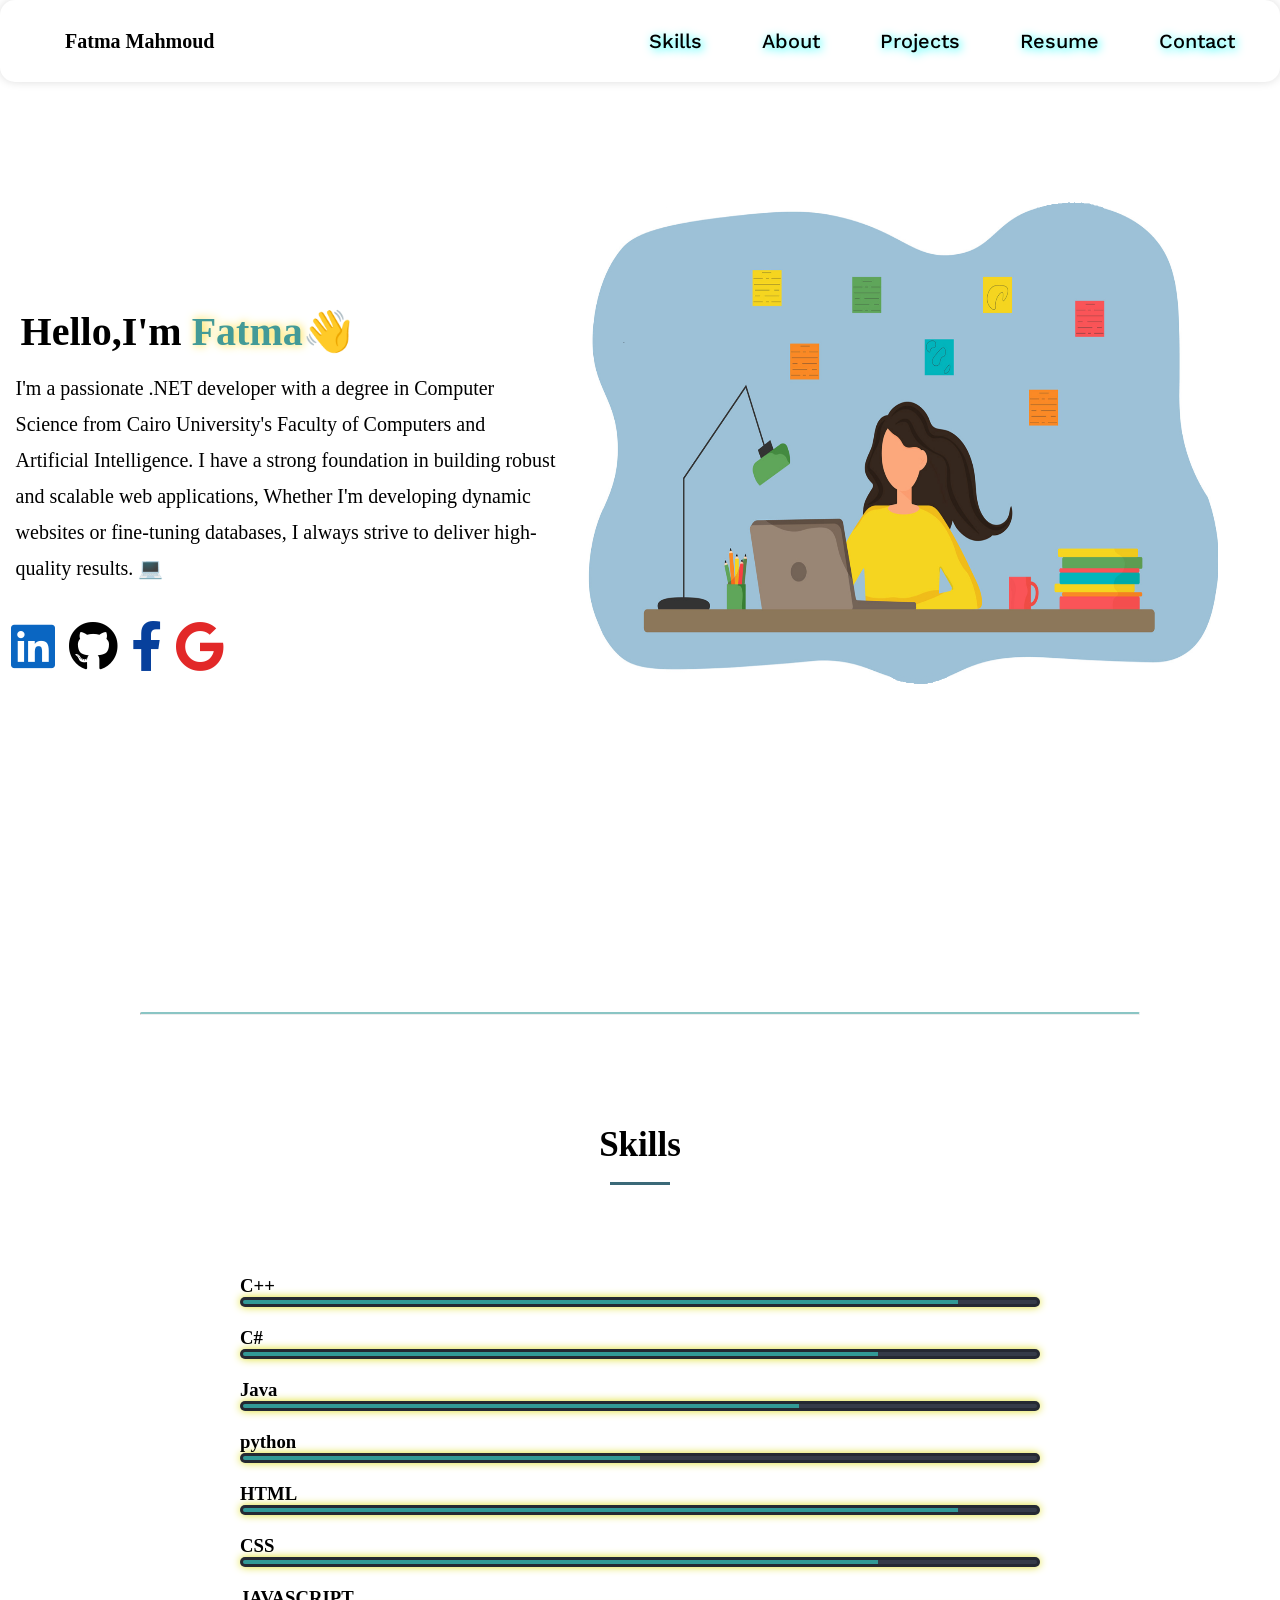
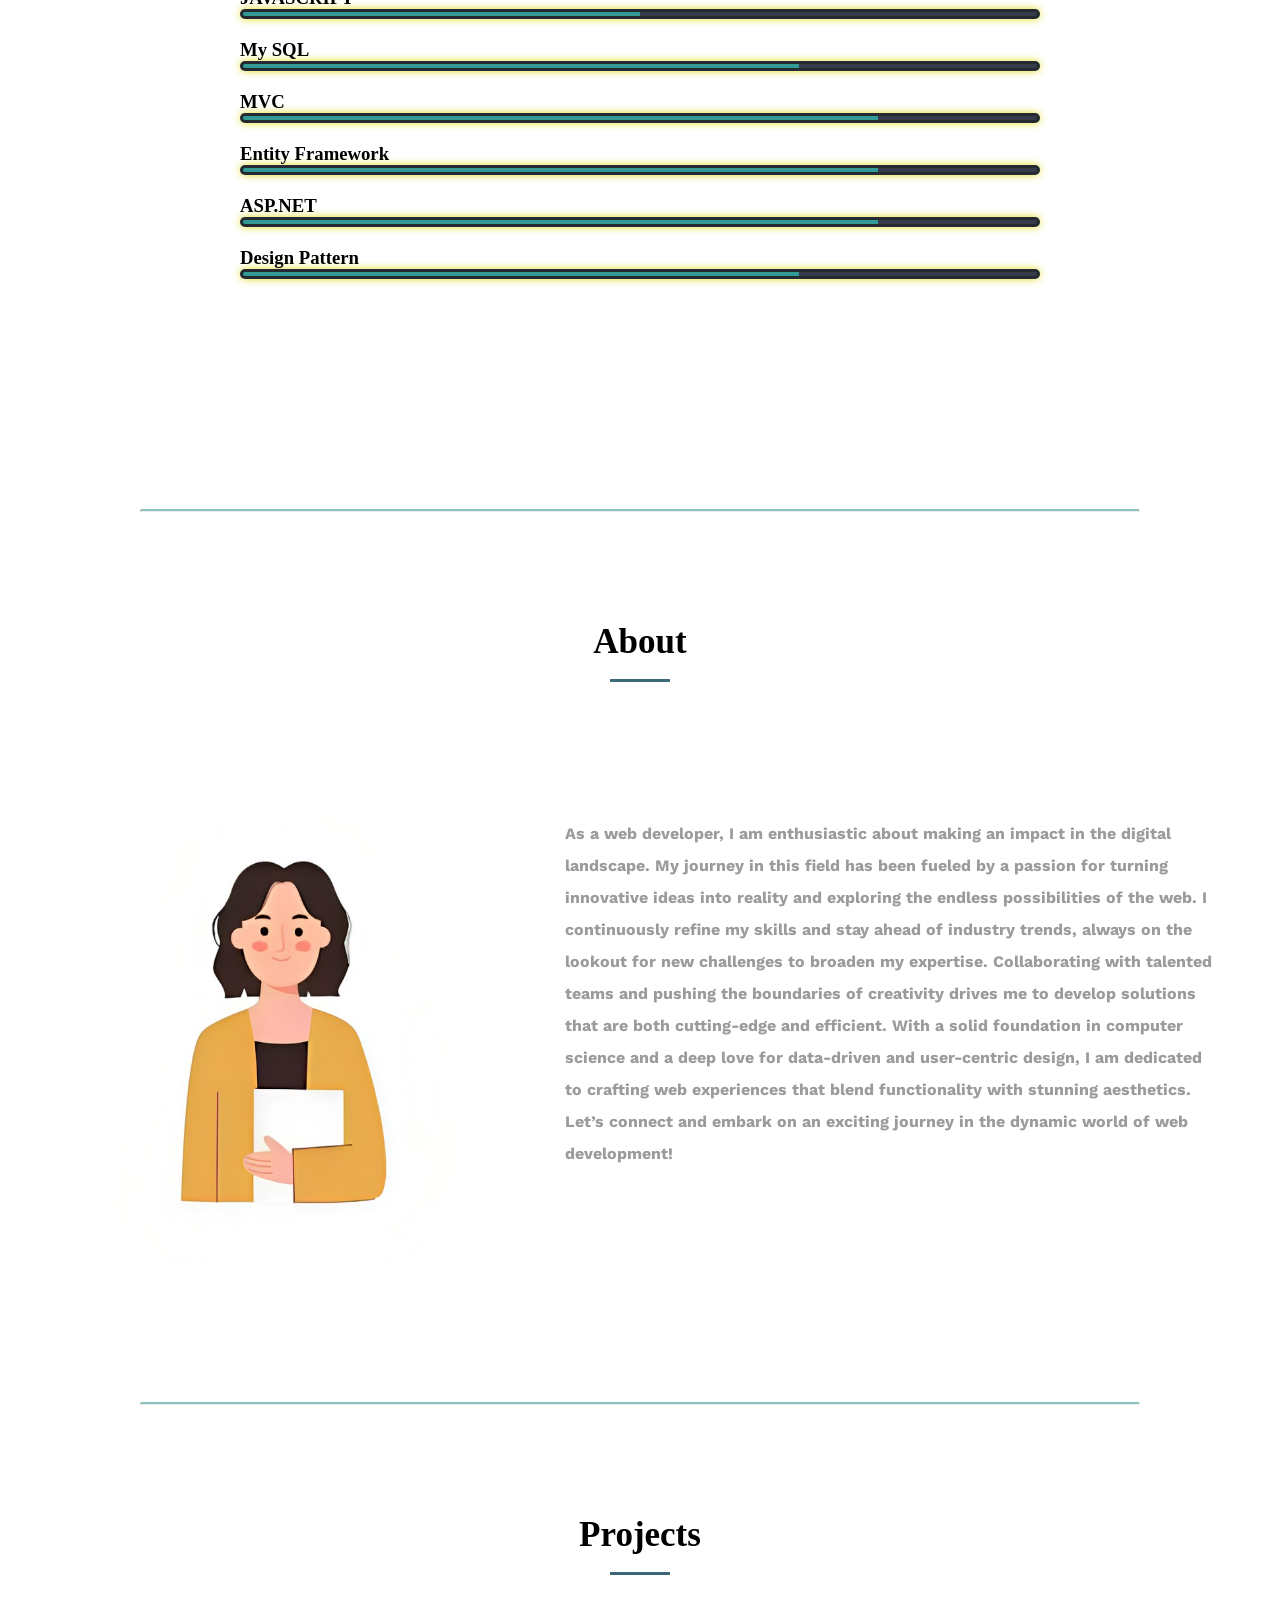
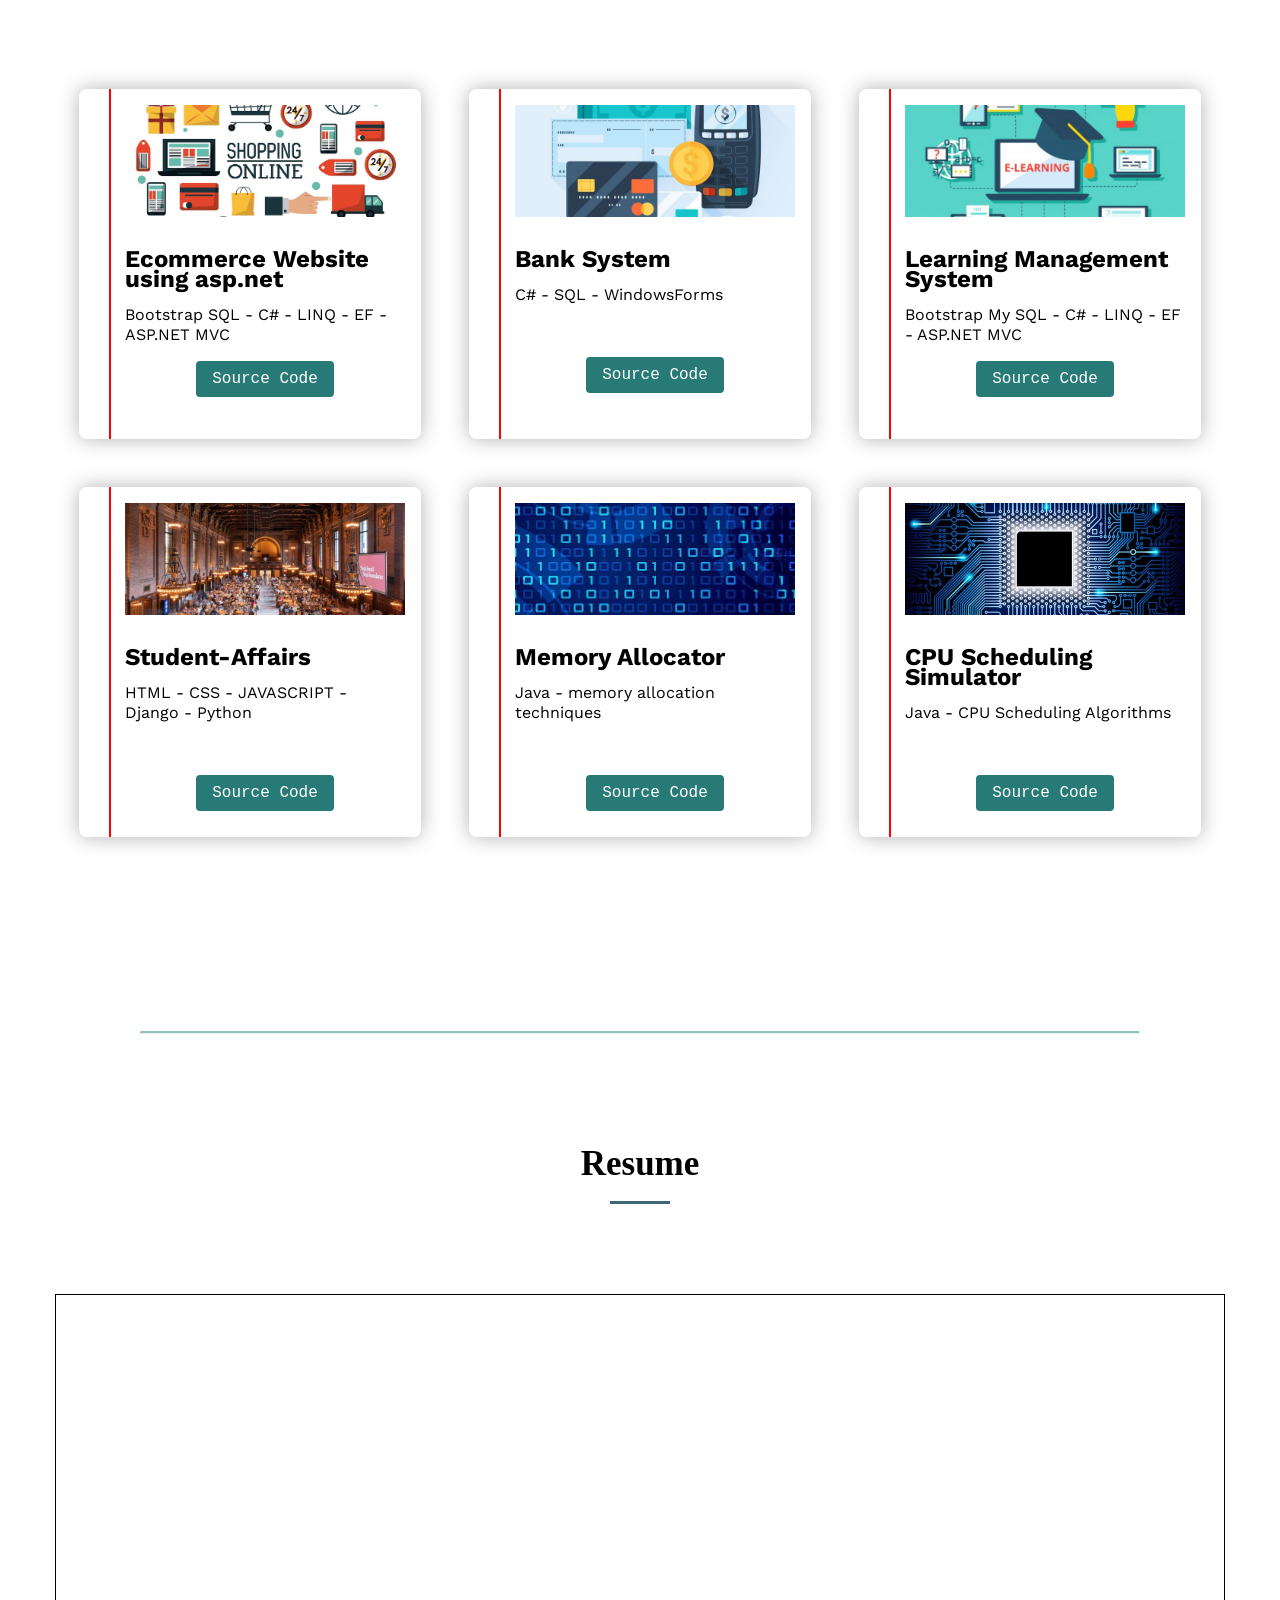
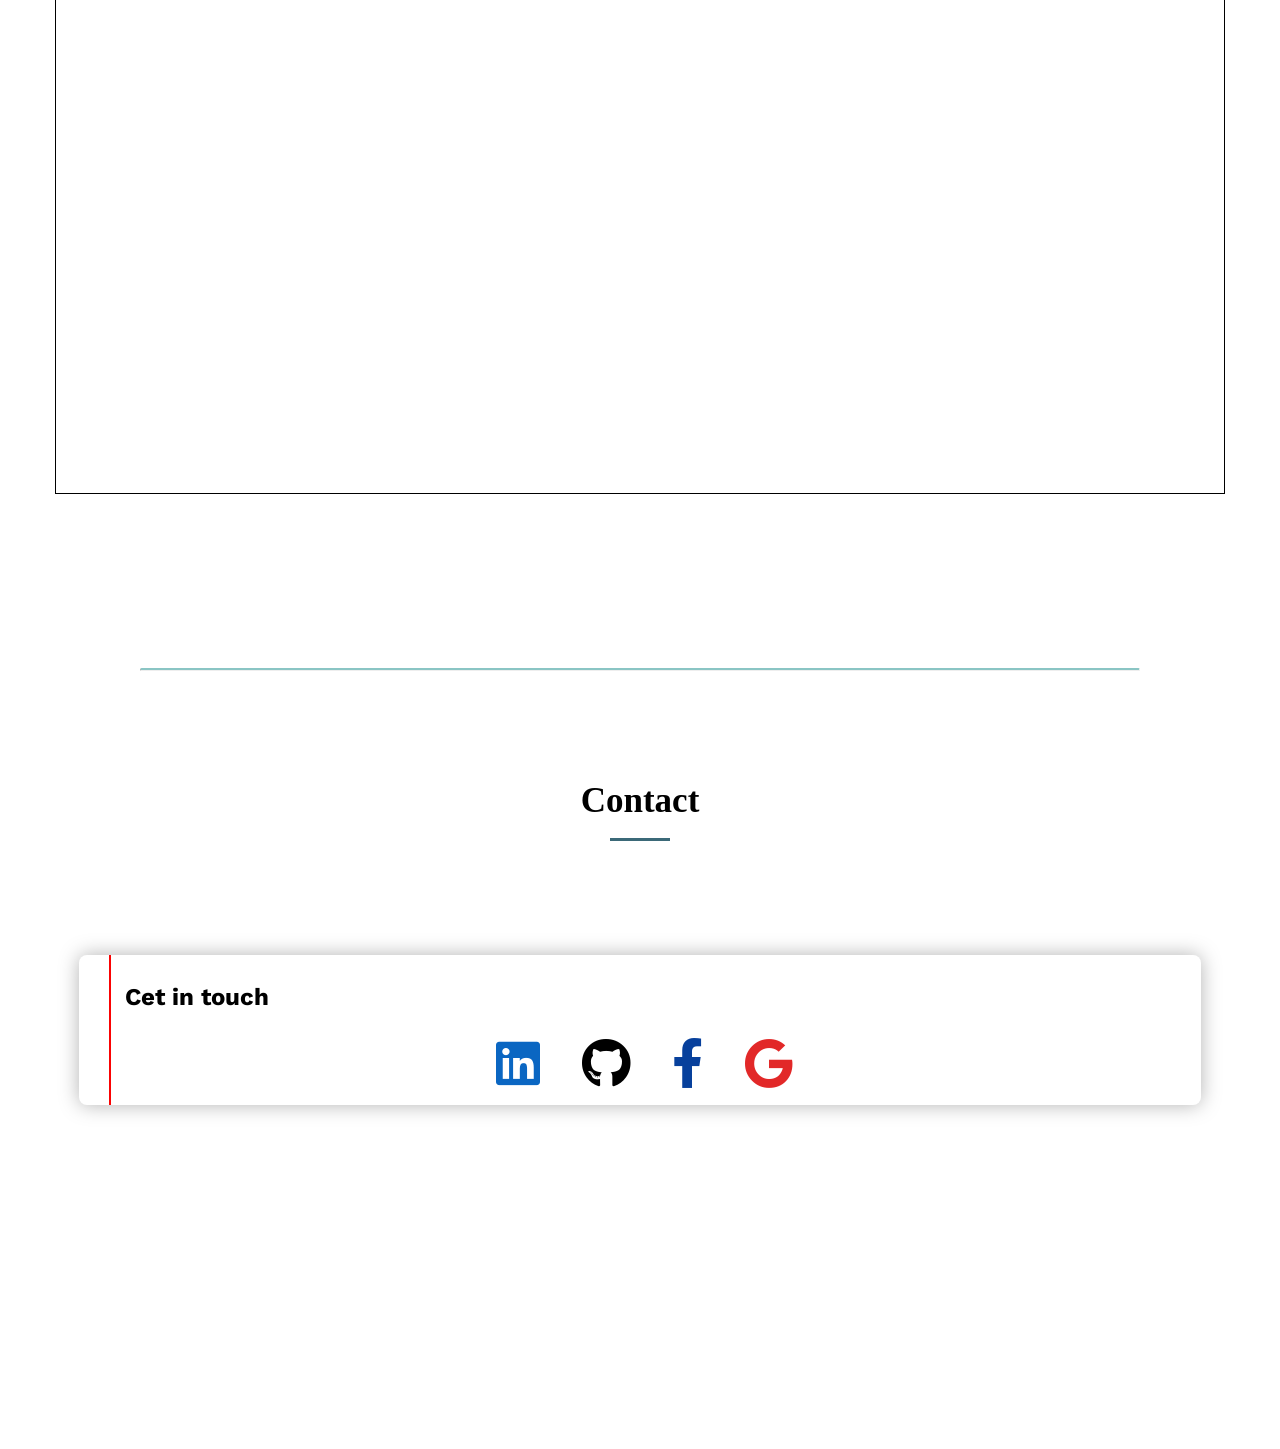
==== index.html @ 3e254167 "init" ====
<!DOCTYPE html>
<html lang="en">
  <meta charset="UTF-8" />
    <meta http-equiv="X-UA-Compatible" content="IE=edge" />
    <meta name="viewport" content="width=device-width, initial-scale=1.0" />
    <title>Potifolio</title>
    
    <link rel="stylesheet" href="css/style.css" />
    
    <link rel="preconnect" href="https://fonts.gstatic.com" />
    <!-- <script type= "txt/javascript" src="main.js"></script> -->
    <link
      href="https://fonts.googleapis.com/css2?family=Work+Sans:wght@200;300;400;500;600;700;800&#038;display=swap"
      rel="stylesheet"
    />
    <link rel="stylesheet" href="https://cdnjs.cloudflare.com/ajax/libs/font-awesome/5.15.4/css/all.min.css">
  <body>
      <!-- header ---------------------------------------------------------------->
      
      <div class="header" id="header">
        <div class="container">
          <!-- <a href="#" class="logo"> <img src="images/logo.png" alt="LOGO"> </a> -->
          
            <p class="logo" style="font-size: 20px; padding-left:50px">Fatma Mahmoud</p>
            
          
          <ul class="main-nav">
           
            <li><a href="#skills">Skills</a></li>
           
            <li><a href="#about-id">About</a></li>
            <li><a href="#projects">Projects</a></li>
            <li><a href="#resume">Resume</a></li>
            <li><a href="#contact">Contact</a></li>
          </ul>
        </div>
      </div>

      <!-- intro ---------------------------------------------------------------->

    <div class="intro main" style= "padding-top: 60px;width: 1170px;">
      <div class="text">
        <h1>Hello,I'm <span style="color: #439A97; text-shadow: #FFDC34 1px 0 10px;">Fatma</span><span class="wave">👋</span></h1>
        <p>I'm a passionate .NET developer with a degree in Computer Science from Cairo University's Faculty of Computers and Artificial Intelligence. 
          I have a strong foundation in building robust and scalable web applications,
           Whether I'm developing dynamic websites or fine-tuning databases,
           I always strive to deliver high-quality results. 💻 </p>

        <div style="margin-top: 20px;" class="icons">
          <a href="https://www.linkedin.com/in/fatma-mahmoud-r"><i class="fab fa-linkedin" style="color: #0a66c2;" ></i></a>
          <a href="https://github.com/FatmaMahmoudR"><i class="fab fa-github" style="color: #000;" ></i></a>
          <a href="#"><i class="fab fa-facebook-f" style="color: #07409c;"></i></a>
          <a href="mailto:fatmaramadan156@gmail.com"><i class="fab fa-google" style="color: #e22828;"></i></a>
          
          
          </div> 
          
      </div>

      <div class="image1">
        <img  src="images/a.png" alt="img">
      </div>

    </div>

    <hr>

    <!-- Menu -------------------------------------------------------------------->


    <div class="main" id="skills">
        <div class="section-title"><h1>Skills</h1></div>
 
          <div class="skills">  
            <li>
              <h3>C++</h3><span class="bar"><span class="cpp"></span></span>
            </li>
            
            <li>
              <h3>C#</h3><span class="bar"><span class="csharp"></span></span>
            </li>

            <li>
              <h3>Java</h3><span class="bar"><span class="java"></span></span>
            </li>

            <li>
              <h3>python</h3><span class="bar"><span class="py"></span></span>
            </li>

            <li>
              <h3>HTML</h3><span class="bar"><span class="html"></span></span> 
            </li>
          
            <li>
              <h3>CSS</h3><span class="bar"><span class="css"></span></span>
            </li>
          
            <li>
              <h3>JAVASCRIPT</h3><span class="bar"><span class="javascript"></span></span>
            </li>
          
            <li>
              <h3>My SQL</h3><span class="bar"><span class="sql"></span></span>
            </li>

            <li>
              <h3>MVC</h3><span class="bar"><span class="mvc"></span></span>
            </li>

            <li>
              <h3>Entity Framework</h3><span class="bar"><span class="ef"></span></span>
            </li>

            <li>
              <h3>ASP.NET</h3><span class="bar"><span class="net"></span></span>
            </li>

            <li>
              <h3>Design Pattern</h3><span class="bar"><span class="de-pa"></span></span>
            </li>
            
          </div>
               
  
     </div>

     <hr>
    <!-- About ------------------------------------------------------------>

 
  
      <div class="main about" id="about-id">
        <div class="section-title">
            <h1>About</h1>
        </div>
              <div class="about-content">
                <div class="image">
                  <img src="images/aa.jpg" alt="">
                </div>
                <div class="text">
                  
                  <p>
                    As a web developer, I am enthusiastic about making an impact in the digital landscape.
                     My journey in this field has been fueled by a passion for turning innovative 
                     ideas into reality and exploring the endless possibilities of the web. 
                     I continuously refine my skills and stay ahead of industry trends, 
                     always on the lookout for new challenges to broaden my expertise.
                      Collaborating with talented teams and pushing the boundaries of creativity
                       drives me to develop solutions that are both cutting-edge and efficient. 
                       With a solid foundation in computer science and a deep love for data-driven and user-centric design,
                        I am dedicated to crafting web experiences that blend functionality with stunning aesthetics.
                     Let’s connect and embark on an exciting journey in the dynamic world of web development!
                  </p>
                  
                  
                </div>
              </div>
            </div>
        </div>

<hr>
        <!-- Projects -------------------------------------------------------------->

        <div class="main" id="projects">
          <div class="section-title">
            <h1>Projects</h1>
        </div>
          <ul class="allcards">
     <!-- 1 -->
            <li class="cards_item">
              <div class="card">
                <div class="card-img"><img src="images/Projects/ecommerce.jpeg" alt="ecommerce">
                </div>
                <div class="card-content">
                  <h2 class="card-title">Ecommerce Website using asp.net</h2>
                  <div class="card-text">
                  <p> Bootstrap SQL - C# - LINQ - EF - ASP.NET MVC </p>
                  </div>
                  <div class="card-button">
                    <a class="btn" href="https://github.com/FatmaMahmoudR/ecommerce-aspnet-mvc.git">Source Code</a>
                  </div>
                </div>
              </div>
            </li>
     <!-- 2 -->
     <li class="cards_item">
      <div class="card">
        <div class="card-img"><img src="images/Projects/bank.jpeg" alt="bank"></div>
        <div class="card-content">
          <h2 class="card-title"> Bank System</h2>
          <div class="card-text">
            
             <p> C# - SQL - WindowsForms </p>
          </div><br>
          <div class="card-button">
          <a class="btn" href="https://github.com/FatmaMahmoudR/Bank-System-Database.git">Source Code</a>
          </div>
        </div>
      </div>
    </li>
      <!-- 3    -->
      
      <li class="cards_item">
        <div class="card">
          <div class="card-img"><img src="images/Projects/elearn.jpeg" alt="learnning system"></div>
          <div class="card-content">
            <h2 class="card-title">Learning Management System</h2>
            <div class="card-text">
              <p> Bootstrap My SQL - C# - LINQ - EF - ASP.NET MVC </p>
             </div>
             <div class="card-button">
             <a class="btn" href="https://github.com/FatmaMahmoudR/Learning_Management_System-aspnet-MVC.git">Source Code</a>
          </div></div>
        </div>
      </li>
            

        <!-- 4 -->
        <li class="cards_item">
          <div class="card">
            <div class="card-img"><img src="images/Projects/stud.jpeg" alt="student affairs"></div>
            <div class="card-content">
              <h2 class="card-title">Student-Affairs</h2>
              <div class="card-text">
                <p>HTML - CSS - JAVASCRIPT - Django - Python </p>
              </div><br>
              <div class="card-button">
              <a class="btn" href="https://github.com/FatmaMahmoudR/Student-Affairs-FrontEnd.git">Source Code</a>
            </div>
            </div>
          </div>
        </li>

        <!-- 5 -->
        <li class="cards_item">
          <div class="card">
            <div class="card-img"><img src="images/Projects/0101.jpg" alt="Memory Allocator"></div>
            <div class="card-content">
              <h2 class="card-title">Memory Allocator</h2>
              <div class="card-text">
                
                <p>Java - memory allocation techniques</p>
              </div>
              <br>
              <div class="card-button">
              <a class="btn" href="https://github.com/FatmaMahmoudR/Memory-Allocator.git">Source Code</a>
            </div>
            </div>
          </div>
        </li>

        <!-- 6  -->
        <li class="cards_item">
          <div class="card">
            <div class="card-img"><img src="images//Projects//cpu.jpeg" alt="cpu"></div>
            <div class="card-content">
              <h2 class="card-title">CPU Scheduling Simulator</h2>
              <div class="card-text">
                <p>Java - CPU Scheduling Algorithms </p>
              </div><br>
              <div class="card-button">
              <a class="btn" href="https://github.com/FatmaMahmoudR/CPU-Schedulers-Simulator.git">Source Code</a>
            </div>
          </div>
          </div>
        </li>

      </ul>
        </div>

        <hr>
        <!-- resume--------------------------------------------------------------- -->

        <div class="main" id="resume">
          <div class="section-title">
            <h1>Resume</h1>
          </div>
          <iframe src="docx/resume.pdf" title="resume" width="100%" height="800px" style="border:1px solid black;"></iframe>
        </div>
        <hr>
        <!-- contact us ----------------------------------------------------------->
  
  <div class="main" id="contact" style="margin-bottom: 200px;">
    <div class="section-title">
      <h1>Contact</h1>
    </div>
    <div class="cards_item" >
      <div class="card" style="width: 100%; height:150px">
        <div class="card-content">
          <h2 class="card-title">Cet in touch</h2>
          <div class="card-text">
            <div class="icons">
              <a href="https://www.linkedin.com/in/fatma-mahmoud-r"><i class="fab fa-linkedin" style="color: #0a66c2; padding-left: 35%; padding-right: 2rem;" ></i></a>
              <a href="https://github.com/FatmaMahmoudR"><i class="fab fa-github" style="color: #000; padding-right: 2rem;" ></i></a>
              <a href="#"><i class="fab fa-facebook-f" style="color: #07409c; padding-right: 2rem;"></i></a>
              <a href="mailto:fatmaramadan156@gmail.com"><i class="fab fa-google" style="color: #e22828;"></i></a>
              
              
            </div>
          </div></div>
          
        </div>
      </div>
    </div>
  
    
        <div class="info">
            
           <span class="up"><i class="fas fa-arrow-up"></i></span>
        </div>
    
  </div>


        <!-- scrol up -->
        
        <span class="up"></span>
      
    <script>
      let span = document.querySelector(".up");

      window.onscroll = function () {
      console.log(this.scrollY);
       if (this.scrollY >= 300) {
        span.classList.add("show");
      } else {
         span.classList.remove("show");
       }
  
      };

      span.onclick = function () {
        window.scrollTo({
        top: 0,
        behavior: "smooth",
      });
};
    </script>
  </body>

  
<footer>
 
  
  </footer>
---- css/style.css ----
* {
    -webkit-box-sizing: border-box;
    -moz-box-sizing: border-box;
    box-sizing: border-box;
    margin: 0;
  }
  html {
    scroll-behavior: smooth;
  }
  body {
    font-family: "Work Sans", sans-serif;
    background-color: white;
  }
  .container {
    padding-left: 15px;
    padding-right: 15px;
    margin-left: auto;
    margin-right: auto;
  }


/* diffrent screens */

@media (min-width: 768px) and (max-width: 991px) and (min-width: 1200px) {
  .container {
    width: 100%;
    padding-left: 15px;
    padding-right: 15px;
  }

  .header .main-nav {
    margin: auto;
  }
  .intro{
    width: 100%;
    margin: 0 auto;
  }

  /* .intro .text {
    width: 100%;
    left: 50%;
    transform: translate(-50%, -50%);
  } */

  .about .about-content {
    flex-direction: column;
    text-align: center;
  }

  .about .about-content .image {
    margin: 0 auto 60px;
  }

  .about .about-content .text {
    margin-left: 0;
    max-width: 100%;
  }

  .skills {
    width: 100%;
    margin: 0 auto;
  }

  .projects .project-card {
    flex: 1 1 calc(50% - 15px);
    margin: 0 15px 30px 15px;
  }

  .contact .contact-info div {
    width: 100%;
  }
} 

a{
    text-decoration: none;
}

ul {
    margin: 0;
    padding: 0;
    list-style: none;
  }
  /* header *****************************************************************/

  hr{
    width: 1000px; 
    margin: 50px auto; 
    border-top: 2px solid hsla(178, 51%, 40%, 0.568); 
    font-weight: bold;
    border-radius: 3rem;
  }
/* Start Header */


.nav  {
  width: 100%;
}
.header {
  background-color: white;
  position: relative;
  box-shadow: 0 0 10px #ddd;
  border-radius: 15px; 

}
  .header .container {
    display: flex;
    justify-content: space-between;
    align-items: center;
    flex-wrap: wrap;
    position: relative;
  }
  .header .logo {
    
    font-weight: bold;
    font-family: 'Clicker Script',cursive;
   
    
    height: 50px;
    align-items: center;
    display: flex;
    justify-content: center;
    
  }
 
  
  .header .main-nav {
    display: flex;
  }
  
  .header .main-nav li  a {
    align-items: center;
    display: flex;
    color: black;
    font-weight: 500;
    text-shadow: 2px 2px 10px #00fff7;
    
    font-size: 20px;
    justify-content: center;
    height: 60px;
    position: relative;
    padding: 0 30px;
    overflow: hidden;
    transition: 0.3;
  }

  .header .main-nav  li a::before {
    content: "";
    position: absolute;
    width: 100%;
    height: 4px;
    
    top: 0;
    left: -100%;
    transition: 0.3;
  }
  .header .main-nav  li  a:hover {
    /* font-weight: bold; */
    
    filter:drop-shadow(0 0 5px yellow);
    border-radius: 5rem;
  }
  .header .main-nav li  a:hover::before {
    left: 0;
  }



  /* intro ********************************************************************/
  .intro {
    background-size: cover;
    height: calc(100vh - 70px);
    position: relative;
    padding-top: 60px;
    width: 100%;
    
}
.intro .text {
  position: absolute;
  left: 18%;
  top: 40%;
  text-align: left;
  transform: translate(-50%, -50%);
  width: 600px;
  font-family:'Clicker Script',cursive;
  max-width: 100%;
  margin: 20px;
  padding: 20px;
}
.intro .text h1 {
  font-weight: bold;
  font-size: 40px;
  color: #000;
  margin: 15px;
}
.intro .text p {
  font-size: 20px;
  color: #000;
  line-height: 1.8;
  margin: 10px;

}

.fab , .fa{
  font-size: 50px;
  padding: 5px;
  margin-top:10px ;

}

.image {
height: 500px;
max-width: 100%;
object-fit: cover;
flex: 0 0 auto;
padding: 20px;
display: flex;
justify-content: flex-end;
}

.image1 {
  height: 500px;
      max-width: 100%;
      object-fit: cover;
      flex: 0 0 auto;
      display: flex;
      justify-content: flex-end;
  }

  .image1 img {
    width: 55%

  }


.wave {
  animation-name: wave-animation;  
  animation-duration: 2.5s;        
  animation-iteration-count: infinite;  
  transform-origin: 70% 70%;       
  display: inline-block;
}



@keyframes wave-animation {
    0% { transform: rotate( 0.0deg) }
   10% { transform: rotate(14.0deg) } 
   20% { transform: rotate(-8.0deg) }
   30% { transform: rotate(14.0deg) }
   40% { transform: rotate(-4.0deg) }
   50% { transform: rotate(10.0deg) }
   60% { transform: rotate( 0.0deg) } 
  100% { transform: rotate( 0.0deg) }
}


/* skills ****************************************************************************/
.main {
  padding-top: 60px;
  padding-bottom:120px;
  width: 1170px;
  margin: 50px auto;
  color: #000;
}
.section-title {
  text-align: center;
  margin-bottom: 80px;
 }
.section-title h1 {
  text-transform: capitalize;
  font-size: 35px;
  position: relative;
  display: inline-block;
  padding-bottom: 20px;
  margin-bottom: 10px;
  font-family: 'Clicker Script',cursive;
}
.section-title h1:before {
  content: "";
  position: absolute;
  width: 60px;
  height: 3px;
  background-color: #3B6978;
  bottom: 0;
  left: 50%;
  transform: translateX(-50%);
} 

.skills{
	width: 800px;
	margin: 60px auto;
  
	
}

.skills li{
	margin: 20px 0;
  list-style-type: none;
	font-family: 'Clicker Script',cursive;
}

.bar{
	background-color: #353b48;
	display: block;
	height: 10px;
	border: 3px solid rgba(0,0,0,0.3);
	border-radius: 6px;
	overflow: hidden;
	box-shadow: 0 0 8px rgb(221, 221, 35);
}

.bar span{ 
	height: 10px;
	float: left;
	background-color: #319996;
}


.html{ 
	width: 90%;
	animation: html 2s;
}

.css{ 
	width: 80%;
	animation: css 2s;
}

.javascript{ 
	width: 50%;
	animation: javascript 2s;
}

.cpp{ 
	width: 90%;
	animation: cpp 2s;
}

.csharp{ 
	width: 80%;
	animation: csharp 2s;
}

.java{ 
	width: 70%;
	animation: java 2s;
}

.py{ 
	width: 50%;
	animation: py 2s;
}

.sql{ 
	width: 70%;
	animation: sql 2s;
}

.net{ 
	width: 80%;
	animation: net 2s;
}

.mvc{ 
	width: 80%;
	animation: mvc 2s;
}

.ef{ 
	width: 80%;
	animation: ef 2s;
}
.de-pa{ 
	width: 70%;
	animation: de-pa 2s;
}


@keyframes html{ 
	0%{
		width: 0%;
	}

	100%{
		width: 90%;
	}
}

@keyframes css{ 
	0%{
		width: 0%;
	}

	100%{
		width: 80%;
	}
}

@keyframes javascript{ 
	0%{
		width: 0%;
	}

	100%{
		width: 50%;
	}
}

@keyframes cpp{
	0%{
		width: 0%;
	}

	100%{
		width: 90%;
	}
}

@keyframes java{
	0%{
		width: 0%;
	}

	100%{
		width: 70%;
	}
}
@keyframes csharp{
	0%{
		width: 0%;
	}

	100%{
		width: 80%;
	}
}

@keyframes py{
	0%{
		width: 0%;
	}

	100%{
		width: 50%;
	}
}
@keyframes sql{
	0%{
		width: 0%;
	}

	100%{
		width: 70%;
	}
}
@keyframes net{
	0%{
		width: 0%;
	}

	100%{
		width: 60%;
	}
}

@keyframes ef{
	0%{
		width: 0%;
	}

	100%{
		width: 80%;
	}
}

@keyframes mvc{
	0%{
		width: 0%;
	}

	100%{
		width: 80%;
	}
}

@keyframes de-pa{
	0%{
		width: 0%;
	}

	100%{
		width: 70%;
	}
}


/* about ------------------------------------------------------------------*/

.about {
  padding-top: 60px;
  padding-bottom: 60px;
}
.about .about-content {
  margin-top: 100px;
  display: flex;
  flex-wrap: wrap;
  justify-content: space-between;
}


.about .about-content .image img {
  max-width: 100%;
  position: relative;
  width: 400px;
  height: 450px;
}
.about .about-content .text {
  flex-basis: calc(100% - 500px);
  padding: 10px;
  font-weight: bold;
  line-height: 2;
  width: 50%;
  display: inline-block;
  color: rgb(156, 154, 154);
}

/* projects ***************************************************************************/

.allcards {
  display: grid;
  grid-template-columns:repeat(auto-fit,minmax(300px,1fr));
 
}
.cards_item {
  display: flex;
  padding: 1.5rem;
  filter:drop-shadow(0 0 10px rgba(0, 0, 0, 0.3));
}


.card {
  background-color: white;
  border-radius: 0.5rem;
  display: flex;
  flex-direction: column;
  overflow: hidden;
  padding-left: 30px;
  background:linear-gradient(rgb(250, 3, 3) 0 0) 30px 0/2px 100% white;
  background-repeat: no-repeat;
  line-height: 1.25rem;
  height: 350px;
  width: 350px;
}

.card-content {
  padding: 1rem;

}

h2.card-title {
    font-size: 1.5em;
}

h2.card-title,p {
  margin: 1rem 0;

}
.card-img {
  height: 8rem;
  padding: 1rem 1rem 0;

}

.card-img img {
  object-fit:cover;
  height:100%;
  width:100%;
}
.card-button {
  display: flex;
  justify-content: center;
  margin-top: 1rem;
  margin-bottom: 1rem;
}

.btn {
  background-color: #287a77;
  font-family: monospace;
  border: none;
  color: white;
  padding: 0.5rem 1rem;
  text-align: center;
  text-decoration: none;
  display: inline-block;
  font-size: 1rem;
  cursor: pointer;
  border-radius: 0.25rem;
  transition: background-color 0.2s;
}

.btn:hover {
  background-color:  #39b4af;
}



/* Contact form **********************************************************************/



.contact{
  height: 200px;
  width: 100%;
}
 .info h4 {
  text-transform: uppercase;
  margin-bottom: 30px;
  font-weight: 500;
  font-size: 18px;
}
 
/*arrow to topppp*********************************/

.to-top {
  background: rgb(0, 0, 0);
  position: fixed;
  bottom: 16px;
  right:32px;
  width:50px;
  height:50px;
  border-radius: 50%;
  display: flex;
  align-items: center;
  justify-content: center;
  font-size:50px;
  color:#1f1f1f;
  text-decoration: none;
  opacity:0;
  pointer-events: none;
  transition: all .4s;
}

/* scrolling up *******************************************************************************/

.to-top.active {
  bottom:32px;
  pointer-events: auto;
  opacity:1;
}

.up {
  font-family: Arial, Tahoma;
  font-weight: bold;
  font-size: 40px;
  position: fixed;
  bottom: 10px;
  right: -100px;
 
  color: rgb(0, 0, 0);
  padding: 15px;
  border-radius: 50%;
  cursor: pointer;
  transition: 0.2s;
}
.up.show {
  right: 15px;
}
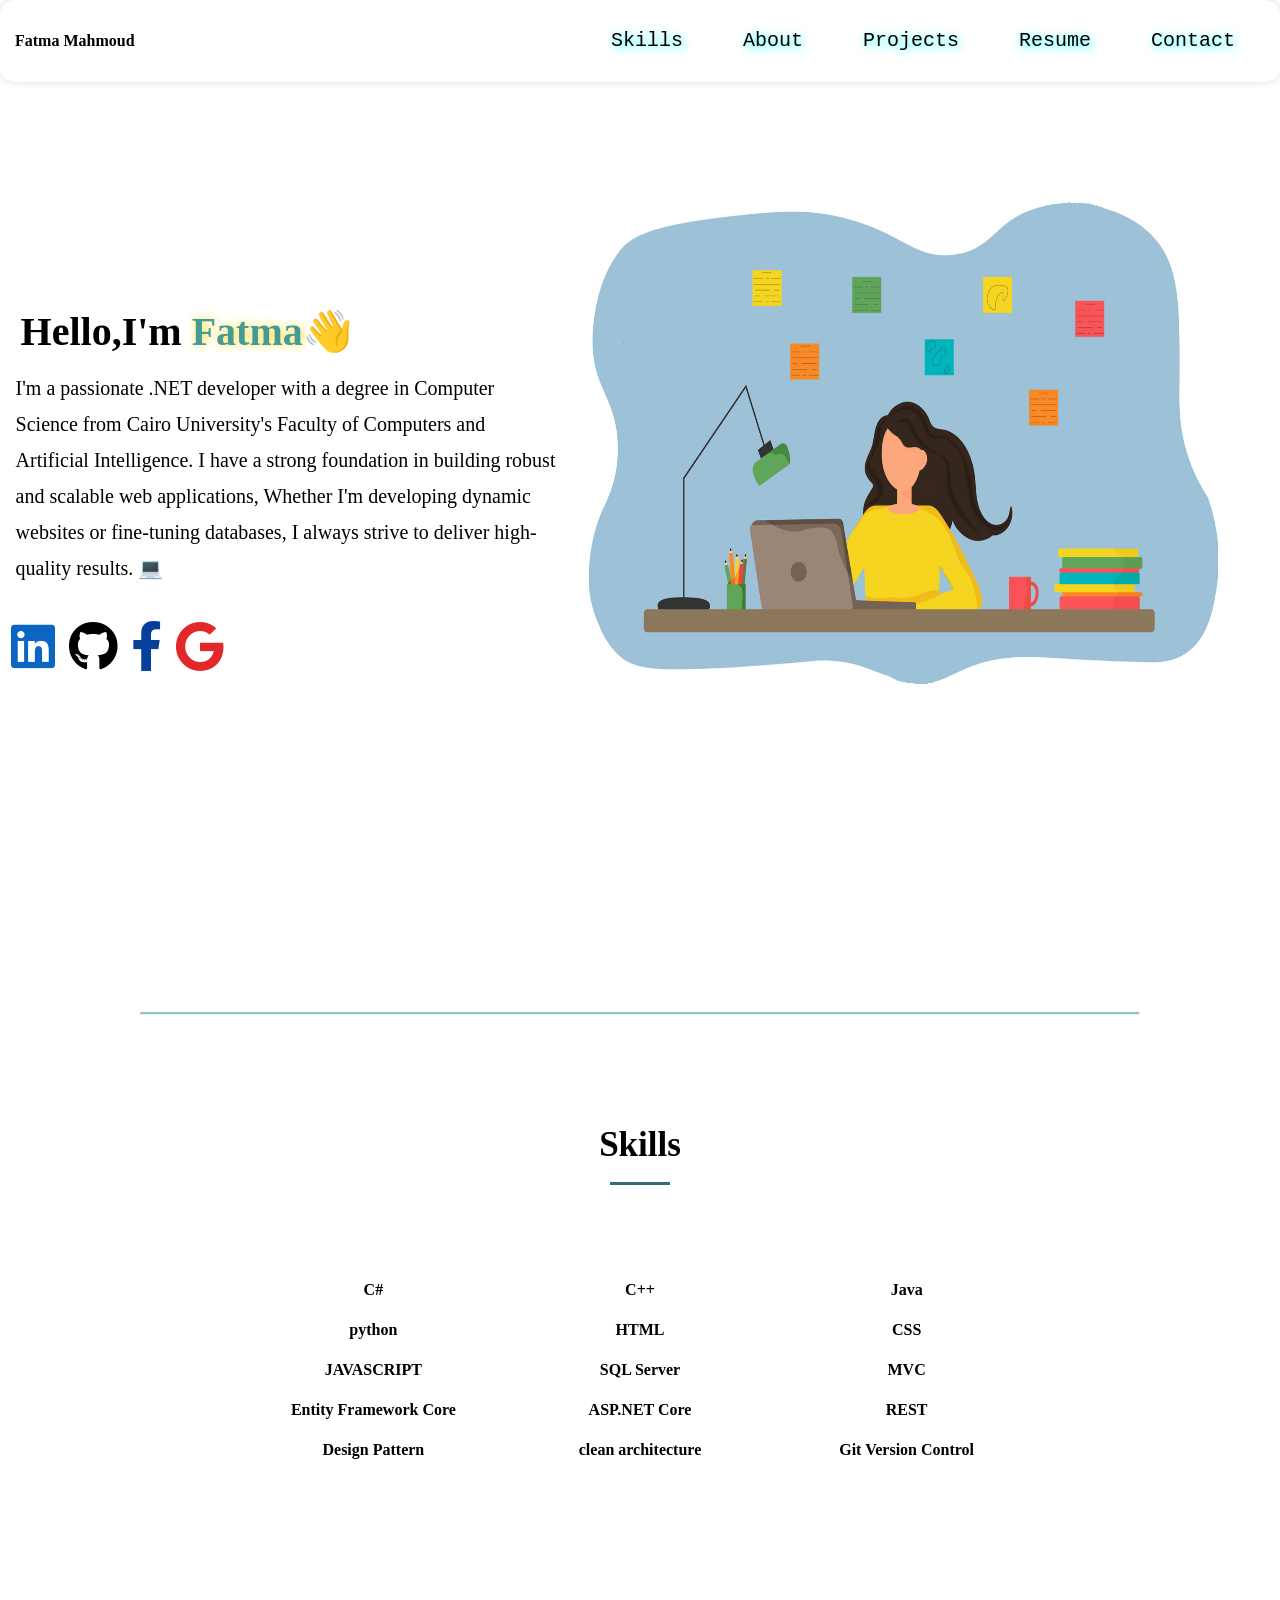
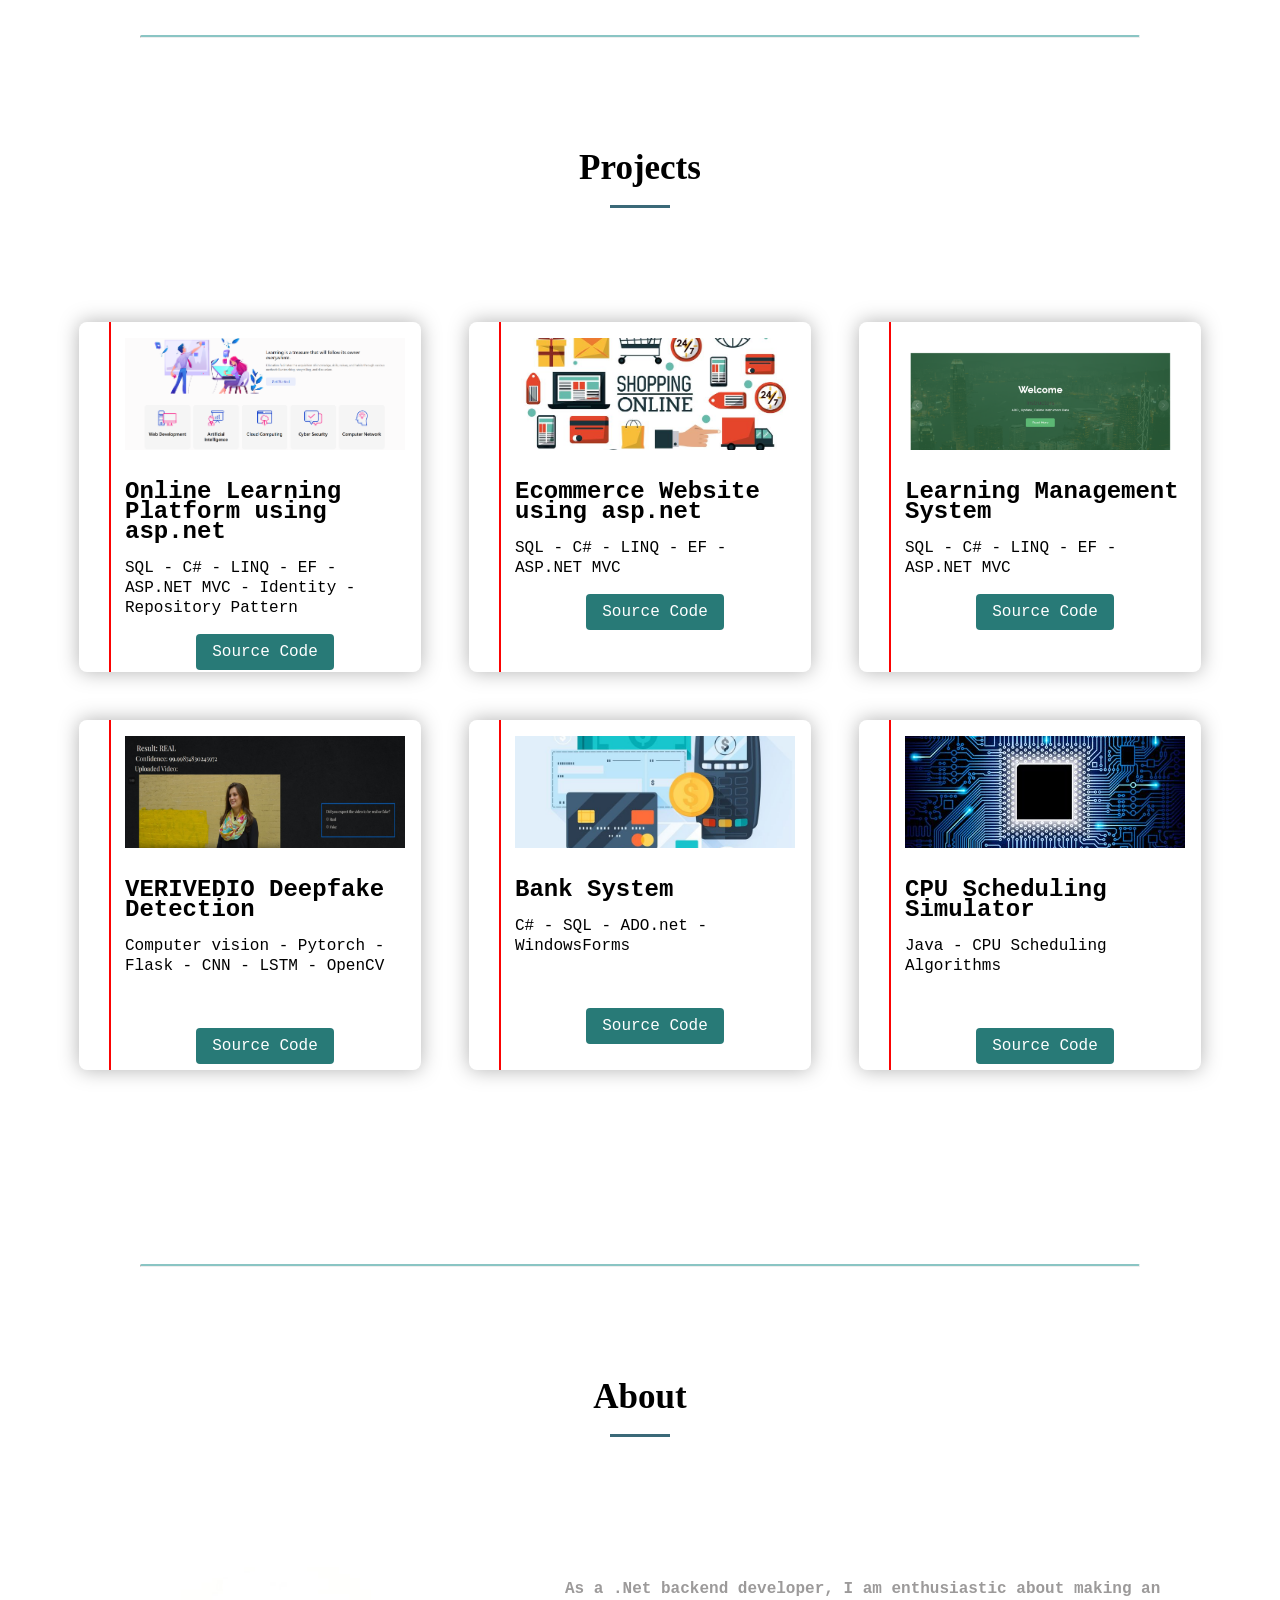
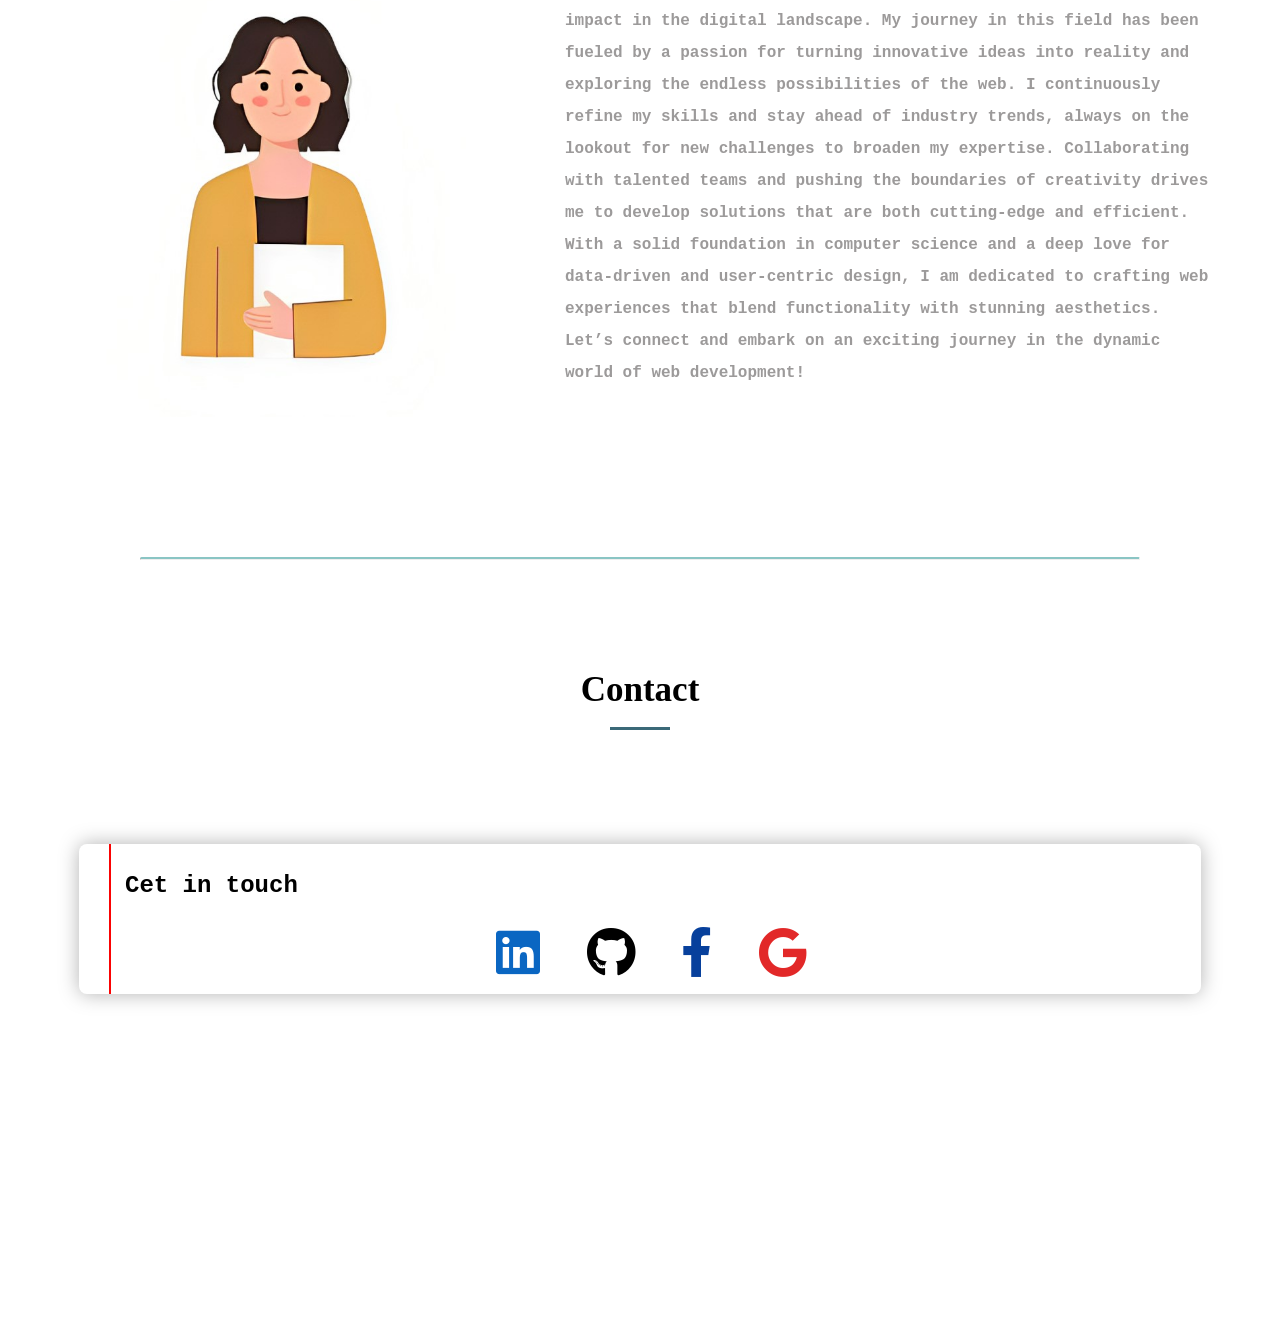
==== commit 3be967e8: "update" ====
--- a/index.html
+++ b/index.html
@@ -16,10 +16,10 @@
     <link rel="stylesheet" href="https://cdnjs.cloudflare.com/ajax/libs/font-awesome/5.15.4/css/all.min.css">
   <body>
       <!-- header ---------------------------------------------------------------->
-      
+<!--       
       <div class="header" id="header">
         <div class="container">
-          <!-- <a href="#" class="logo"> <img src="images/logo.png" alt="LOGO"> </a> -->
+          
           
             <p class="logo" style="font-size: 20px; padding-left:50px">Fatma Mahmoud</p>
             
@@ -34,11 +34,40 @@
             <li><a href="#contact">Contact</a></li>
           </ul>
         </div>
-      </div>
+      </div> -->
+
+      <!-- Add this inside <body>, replacing your current .header -->
+<header class="header" id="header">
+  <div class="container navbar">
+    <p class="logo">Fatma Mahmoud</p>
+    <button class="nav-toggle" id="navToggle" aria-label="Toggle menu">
+      <span class="hamburger"></span>
+    </button>
+    <ul class="main-nav" id="navMenu">
+      <li><a href="#skills">Skills</a></li>
+      <li><a href="#about-id">About</a></li>
+      <li><a href="#projects">Projects</a></li>
+      <li><a href="#resume">Resume</a></li>
+      <li><a href="#contact">Contact</a></li>
+    </ul>
+  </div>
+</header>
+
+
+
+<script>
+  const navToggle = document.getElementById('navToggle');
+  const navMenu   = document.getElementById('navMenu');
+  navToggle.addEventListener('click', () => {
+    navMenu.classList.toggle('open');
+    navToggle.classList.toggle('active');
+  });
+</script>
+
 
       <!-- intro ---------------------------------------------------------------->
 
-    <div class="intro main" style= "padding-top: 60px;width: 1170px;">
+    <div class="intro main">
       <div class="text">
         <h1>Hello,I'm <span style="color: #439A97; text-shadow: #FFDC34 1px 0 10px;">Fatma</span><span class="wave">👋</span></h1>
         <p>I'm a passionate .NET developer with a degree in Computer Science from Cairo University's Faculty of Computers and Artificial Intelligence. 
@@ -73,62 +102,191 @@
  
           <div class="skills">  
             <li>
-              <h3>C++</h3><span class="bar"><span class="cpp"></span></span>
-            </li>
-            
-            <li>
-              <h3>C#</h3><span class="bar"><span class="csharp"></span></span>
-            </li>
-
-            <li>
-              <h3>Java</h3><span class="bar"><span class="java"></span></span>
-            </li>
-
-            <li>
-              <h3>python</h3><span class="bar"><span class="py"></span></span>
-            </li>
-
-            <li>
-              <h3>HTML</h3><span class="bar"><span class="html"></span></span> 
-            </li>
-          
-            <li>
-              <h3>CSS</h3><span class="bar"><span class="css"></span></span>
-            </li>
-          
-            <li>
-              <h3>JAVASCRIPT</h3><span class="bar"><span class="javascript"></span></span>
-            </li>
-          
-            <li>
-              <h3>My SQL</h3><span class="bar"><span class="sql"></span></span>
-            </li>
-
-            <li>
-              <h3>MVC</h3><span class="bar"><span class="mvc"></span></span>
-            </li>
-
-            <li>
-              <h3>Entity Framework</h3><span class="bar"><span class="ef"></span></span>
-            </li>
-
-            <li>
-              <h3>ASP.NET</h3><span class="bar"><span class="net"></span></span>
-            </li>
-
-            <li>
-              <h3>Design Pattern</h3><span class="bar"><span class="de-pa"></span></span>
-            </li>
-            
+              <h3>C#</h3>
+              <!-- <span class="bar"><span class="csharp"></span></span> -->
+            </li>
+
+            <li>
+              <h3>C++</h3><!-- <span class="bar"><span class="cpp"></span></span> -->
+            </li>
+            
+            <li>
+              <h3>Java</h3>
+              <!-- <span class="bar"><span class="java"></span></span> -->
+            </li>
+
+            <li>
+              <h3>python</h3>
+              <!-- <span class="bar"><span class="py"></span></span> -->
+            </li>
+
+            <li>
+              <h3>HTML</h3>
+              <!-- <span class="bar"><span class="html"></span></span>  -->
+            </li>
+          
+            <li>
+              <h3>CSS</h3><!-- <span class="bar"><span class="css"></span></span> -->
+            </li>
+          
+            <li>
+              <h3>JAVASCRIPT</h3><!-- <span class="bar"><span class="javascript"></span></span> -->
+            </li>
+          
+            <li>
+              <h3>SQL Server</h3><!--<span class="bar"><span class="sql"></span></span> -->
+            </li>
+
+            <li>
+              <h3>MVC</h3><!-- <span class="bar"><span class="mvc"></span></span> -->
+            </li>
+
+            <li>
+              <h3>Entity Framework Core</h3><!-- <span class="bar"><span class="ef"></span></span> -->
+            </li>
+
+            <li>
+              <h3>ASP.NET Core</h3><!-- <span class="bar"><span class="net"></span></span> -->
+            </li>
+            <li>
+              <h3>REST</h3>
+            </li>
+            <li>
+              <h3>Design Pattern</h3><!-- <span class="bar"><span class="de-pa"></span></span> -->
+            </li>
+            
+            <li>
+              <h3>clean architecture</h3>
+            </li>
+            
+            
+            <li>
+              <h3>Git Version Control</h3>
+            </li>
           </div>
                
-  
+
      </div>
 
      <hr>
-    <!-- About ------------------------------------------------------------>
-
- 
+    
+        <!-- Projects -------------------------------------------------------------->
+
+        <div class="main" id="projects">
+          <div class="section-title">
+            <h1>Projects</h1>
+        </div>
+          <ul class="allcards">
+     <!-- 1  -->
+            <li class="cards_item">
+              <div class="card">
+                <div class="card-img"><img src="images/Projects/elearn.jpeg" alt="ecommerce">
+                </div>
+                <div class="card-content">
+                  <h2 class="card-title">Online Learning Platform using asp.net</h2>
+                  <div class="card-text">
+                  <p> SQL - C# - LINQ - EF - ASP.NET MVC - Identity - Repository Pattern </p>
+                  </div>
+                  <div class="card-button">
+                    <a class="btn" href="https://github.com/FatmaMahmoudR/OnlineLearningPlatform">Source Code</a>
+                  </div>
+                </div>
+              </div>
+            </li>
+     <!-- 2 -->
+      <li class="cards_item">
+              <div class="card">
+                <div class="card-img"><img src="images/Projects/ecommerce.jpeg" alt="ecommerce">
+                </div>
+                <div class="card-content">
+                  <h2 class="card-title">Ecommerce Website using asp.net</h2>
+                  <div class="card-text">
+                  <p> SQL - C# - LINQ - EF - ASP.NET MVC </p>
+                  </div>
+                  <div class="card-button">
+                    <a class="btn" href="https://github.com/FatmaMahmoudR/ecommerce-aspnet-mvc.git">Source Code</a>
+                  </div>
+                </div>
+              </div>
+            </li>
+
+     
+      <!-- 3    -->    
+      <li class="cards_item">
+        <div class="card">
+          <div class="card-img"><img src="images/Projects/learn.PNG" alt="learnning system"></div>
+          <div class="card-content">
+            <h2 class="card-title">Learning Management System</h2>
+            <div class="card-text">
+              <p> SQL - C# - LINQ - EF - ASP.NET MVC </p>
+             </div>
+             <div class="card-button">
+             <a class="btn" href="https://github.com/FatmaMahmoudR/Learning_Management_System-aspnet-MVC.git">Source Code</a>
+          </div></div>
+        </div>
+      </li>
+            
+
+        <!-- 4 -->
+
+        <li class="cards_item">
+          <div class="card">
+            <div class="card-img"><img src="images/Projects/deepfake.PNG" alt="Memory Allocator"></div>
+            <div class="card-content">
+              <h2 class="card-title">VERIVEDIO Deepfake Detection</h2>
+              <div class="card-text">
+                
+                <p> Computer vision - Pytorch - Flask - CNN - LSTM - OpenCV </p>
+              </div>
+              <br>
+              <div class="card-button">
+              <a class="btn" href="https://github.com/FatmaMahmoudR/VERIVIDEO-DEEPFAKE-DETECTION">Source Code</a>
+            </div>
+            </div>
+          </div>
+        </li>
+
+
+      
+        <!-- 5 -->
+          <li class="cards_item">
+      <div class="card">
+        <div class="card-img"><img src="images/Projects/bank.jpeg" alt="bank"></div>
+        <div class="card-content">
+          <h2 class="card-title"> Bank System</h2>
+          <div class="card-text">
+            
+             <p> C# - SQL - ADO.net - WindowsForms </p>
+          </div><br>
+          <div class="card-button">
+          <a class="btn" href="https://github.com/FatmaMahmoudR/Bank-System-Database.git">Source Code</a>
+          </div>
+        </div>
+      </div>
+    </li>
+
+
+        <!-- 6  -->
+        <li class="cards_item">
+          <div class="card">
+            <div class="card-img"><img src="images//Projects//cpu.jpeg" alt="cpu"></div>
+            <div class="card-content">
+              <h2 class="card-title">CPU Scheduling Simulator</h2>
+              <div class="card-text">
+                <p>Java - CPU Scheduling Algorithms </p>
+              </div><br>
+              <div class="card-button">
+              <a class="btn" href="https://github.com/FatmaMahmoudR/CPU-Schedulers-Simulator.git">Source Code</a>
+            </div>
+          </div>
+          </div>
+        </li>
+
+      </ul>
+        </div>
+
+        <hr>
+        <!-- About ------------------------------------------------------------>
   
       <div class="main about" id="about-id">
         <div class="section-title">
@@ -141,7 +299,7 @@
                 <div class="text">
                   
                   <p>
-                    As a web developer, I am enthusiastic about making an impact in the digital landscape.
+                    As a .Net backend developer, I am enthusiastic about making an impact in the digital landscape.
                      My journey in this field has been fueled by a passion for turning innovative 
                      ideas into reality and exploring the endless possibilities of the web. 
                      I continuously refine my skills and stay ahead of industry trends, 
@@ -160,125 +318,15 @@
         </div>
 
 <hr>
-        <!-- Projects -------------------------------------------------------------->
-
-        <div class="main" id="projects">
-          <div class="section-title">
-            <h1>Projects</h1>
-        </div>
-          <ul class="allcards">
-     <!-- 1 -->
-            <li class="cards_item">
-              <div class="card">
-                <div class="card-img"><img src="images/Projects/ecommerce.jpeg" alt="ecommerce">
-                </div>
-                <div class="card-content">
-                  <h2 class="card-title">Ecommerce Website using asp.net</h2>
-                  <div class="card-text">
-                  <p> Bootstrap SQL - C# - LINQ - EF - ASP.NET MVC </p>
-                  </div>
-                  <div class="card-button">
-                    <a class="btn" href="https://github.com/FatmaMahmoudR/ecommerce-aspnet-mvc.git">Source Code</a>
-                  </div>
-                </div>
-              </div>
-            </li>
-     <!-- 2 -->
-     <li class="cards_item">
-      <div class="card">
-        <div class="card-img"><img src="images/Projects/bank.jpeg" alt="bank"></div>
-        <div class="card-content">
-          <h2 class="card-title"> Bank System</h2>
-          <div class="card-text">
-            
-             <p> C# - SQL - WindowsForms </p>
-          </div><br>
-          <div class="card-button">
-          <a class="btn" href="https://github.com/FatmaMahmoudR/Bank-System-Database.git">Source Code</a>
-          </div>
-        </div>
-      </div>
-    </li>
-      <!-- 3    -->
-      
-      <li class="cards_item">
-        <div class="card">
-          <div class="card-img"><img src="images/Projects/elearn.jpeg" alt="learnning system"></div>
-          <div class="card-content">
-            <h2 class="card-title">Learning Management System</h2>
-            <div class="card-text">
-              <p> Bootstrap My SQL - C# - LINQ - EF - ASP.NET MVC </p>
-             </div>
-             <div class="card-button">
-             <a class="btn" href="https://github.com/FatmaMahmoudR/Learning_Management_System-aspnet-MVC.git">Source Code</a>
-          </div></div>
-        </div>
-      </li>
-            
-
-        <!-- 4 -->
-        <li class="cards_item">
-          <div class="card">
-            <div class="card-img"><img src="images/Projects/stud.jpeg" alt="student affairs"></div>
-            <div class="card-content">
-              <h2 class="card-title">Student-Affairs</h2>
-              <div class="card-text">
-                <p>HTML - CSS - JAVASCRIPT - Django - Python </p>
-              </div><br>
-              <div class="card-button">
-              <a class="btn" href="https://github.com/FatmaMahmoudR/Student-Affairs-FrontEnd.git">Source Code</a>
-            </div>
-            </div>
-          </div>
-        </li>
-
-        <!-- 5 -->
-        <li class="cards_item">
-          <div class="card">
-            <div class="card-img"><img src="images/Projects/0101.jpg" alt="Memory Allocator"></div>
-            <div class="card-content">
-              <h2 class="card-title">Memory Allocator</h2>
-              <div class="card-text">
-                
-                <p>Java - memory allocation techniques</p>
-              </div>
-              <br>
-              <div class="card-button">
-              <a class="btn" href="https://github.com/FatmaMahmoudR/Memory-Allocator.git">Source Code</a>
-            </div>
-            </div>
-          </div>
-        </li>
-
-        <!-- 6  -->
-        <li class="cards_item">
-          <div class="card">
-            <div class="card-img"><img src="images//Projects//cpu.jpeg" alt="cpu"></div>
-            <div class="card-content">
-              <h2 class="card-title">CPU Scheduling Simulator</h2>
-              <div class="card-text">
-                <p>Java - CPU Scheduling Algorithms </p>
-              </div><br>
-              <div class="card-button">
-              <a class="btn" href="https://github.com/FatmaMahmoudR/CPU-Schedulers-Simulator.git">Source Code</a>
-            </div>
-          </div>
-          </div>
-        </li>
-
-      </ul>
-        </div>
-
-        <hr>
         <!-- resume--------------------------------------------------------------- -->
 
-        <div class="main" id="resume">
+        <!-- <div class="main" id="resume">
           <div class="section-title">
             <h1>Resume</h1>
           </div>
           <iframe src="docx/resume.pdf" title="resume" width="100%" height="800px" style="border:1px solid black;"></iframe>
         </div>
-        <hr>
+        <hr> -->
         <!-- contact us ----------------------------------------------------------->
   
   <div class="main" id="contact" style="margin-bottom: 200px;">
--- a/css/style.css
+++ b/css/style.css
@@ -8,7 +8,7 @@
     scroll-behavior: smooth;
   }
   body {
-    font-family: "Work Sans", sans-serif;
+    font-family:'Courier New', Courier, monospace;
     background-color: white;
   }
   .container {
@@ -20,6 +20,23 @@
 
 
 /* diffrent screens */
+@media (max-width: 1170px) {
+  .header .main-nav {
+    display: flex;
+    justify-content: space-evenly;
+    flex-wrap: wrap;  /* Allows items to wrap to the next line */
+    padding: 0;
+  }
+
+  .header .main-nav li {
+    flex: 1 1 100%;  /* Makes each item take full width if wrapped */
+    text-align: center;
+  }
+
+  .header .main-nav li a {
+    padding: 10px 15px;
+  }
+}
 
 @media (min-width: 768px) and (max-width: 991px) and (min-width: 1200px) {
   .container {
@@ -92,9 +109,7 @@
 /* Start Header */
 
 
-.nav  {
-  width: 100%;
-}
+
 .header {
   background-color: white;
   position: relative;
@@ -131,7 +146,7 @@
     align-items: center;
     display: flex;
     color: black;
-    font-weight: 500;
+    font-weight: 00;
     text-shadow: 2px 2px 10px #00fff7;
     
     font-size: 20px;
@@ -163,6 +178,77 @@
     left: 0;
   }
 
+
+  /* ************** */
+
+  /* Base navbar */
+  .navbar {
+    display: flex;
+    align-items: center;
+    justify-content: space-between;
+    position: relative;
+  }
+  .main-nav {
+    display: flex;
+  }
+  .main-nav li a {
+    padding: 0 1rem;
+    display: block;
+    line-height: 60px;
+  }
+
+  /* hamburger button (hidden on desktop) */
+  .nav-toggle {
+    display: none;
+    background: none;
+    border: none;
+    cursor: pointer;
+  }
+  .hamburger,
+  .hamburger::before,
+  .hamburger::after {
+    display: block;
+    width: 25px;
+    height: 3px;
+    background: #000;
+    position: relative;
+    transition: all .3s;
+  }
+  .hamburger::before,
+  .hamburger::after {
+    content: '';
+    position: absolute;
+    left: 0;
+  }
+  .hamburger::before { top: -8px; }
+  .hamburger::after  { top:  8px; }
+
+  /* SMALL SCREENS */
+  @media (max-width: 768px) {
+    .nav-toggle {
+      display: block;
+    }
+    .main-nav {
+      position: absolute;
+      top: 100%;
+      left: 0;
+      right: 0;
+      background: #fff;
+      flex-direction: column;
+      overflow: hidden;
+      max-height: 0;
+      transition: max-height .3s ease-out;
+      box-shadow: 0 4px 6px rgba(0,0,0,0.1);
+    }
+    .main-nav.open {
+      max-height: 300px; /* enough to show all items */
+      transition: max-height .5s ease-in;
+    }
+    .main-nav li a {
+      padding: .75rem 1rem;
+      border-bottom: 1px solid #eee;
+    }
+  }
 
 
   /* intro ********************************************************************/
@@ -255,6 +341,35 @@
 
 
 /* skills ****************************************************************************/
+#skills .skills {
+    display: flex;
+    flex-wrap: wrap;
+    justify-content: center; 
+    gap: 10px;
+    padding: 0;
+    margin: 0 auto;
+    max-width: 800px;
+  }
+
+  #skills .skills li {
+    width: calc(33.33% - 10px); 
+    list-style: none;
+    margin: 2px 0;
+    padding: 2px;
+    text-align: center; 
+  }
+
+  #skills h3 {
+    margin: 2px 0;
+    font-size: 16px;
+  }
+
+  .section-title {
+    text-align: center;
+  }
+
+  /* ************ */
+  
 .main {
   padding-top: 60px;
   padding-bottom:120px;
@@ -297,8 +412,9 @@
 	margin: 20px 0;
   list-style-type: none;
 	font-family: 'Clicker Script',cursive;
-}
-
+  font-size: medium;
+}
+/* 
 .bar{
 	background-color: #353b48;
 	display: block;
@@ -491,7 +607,8 @@
 	100%{
 		width: 70%;
 	}
-}
+}  */
+
 
 
 /* about ------------------------------------------------------------------*/
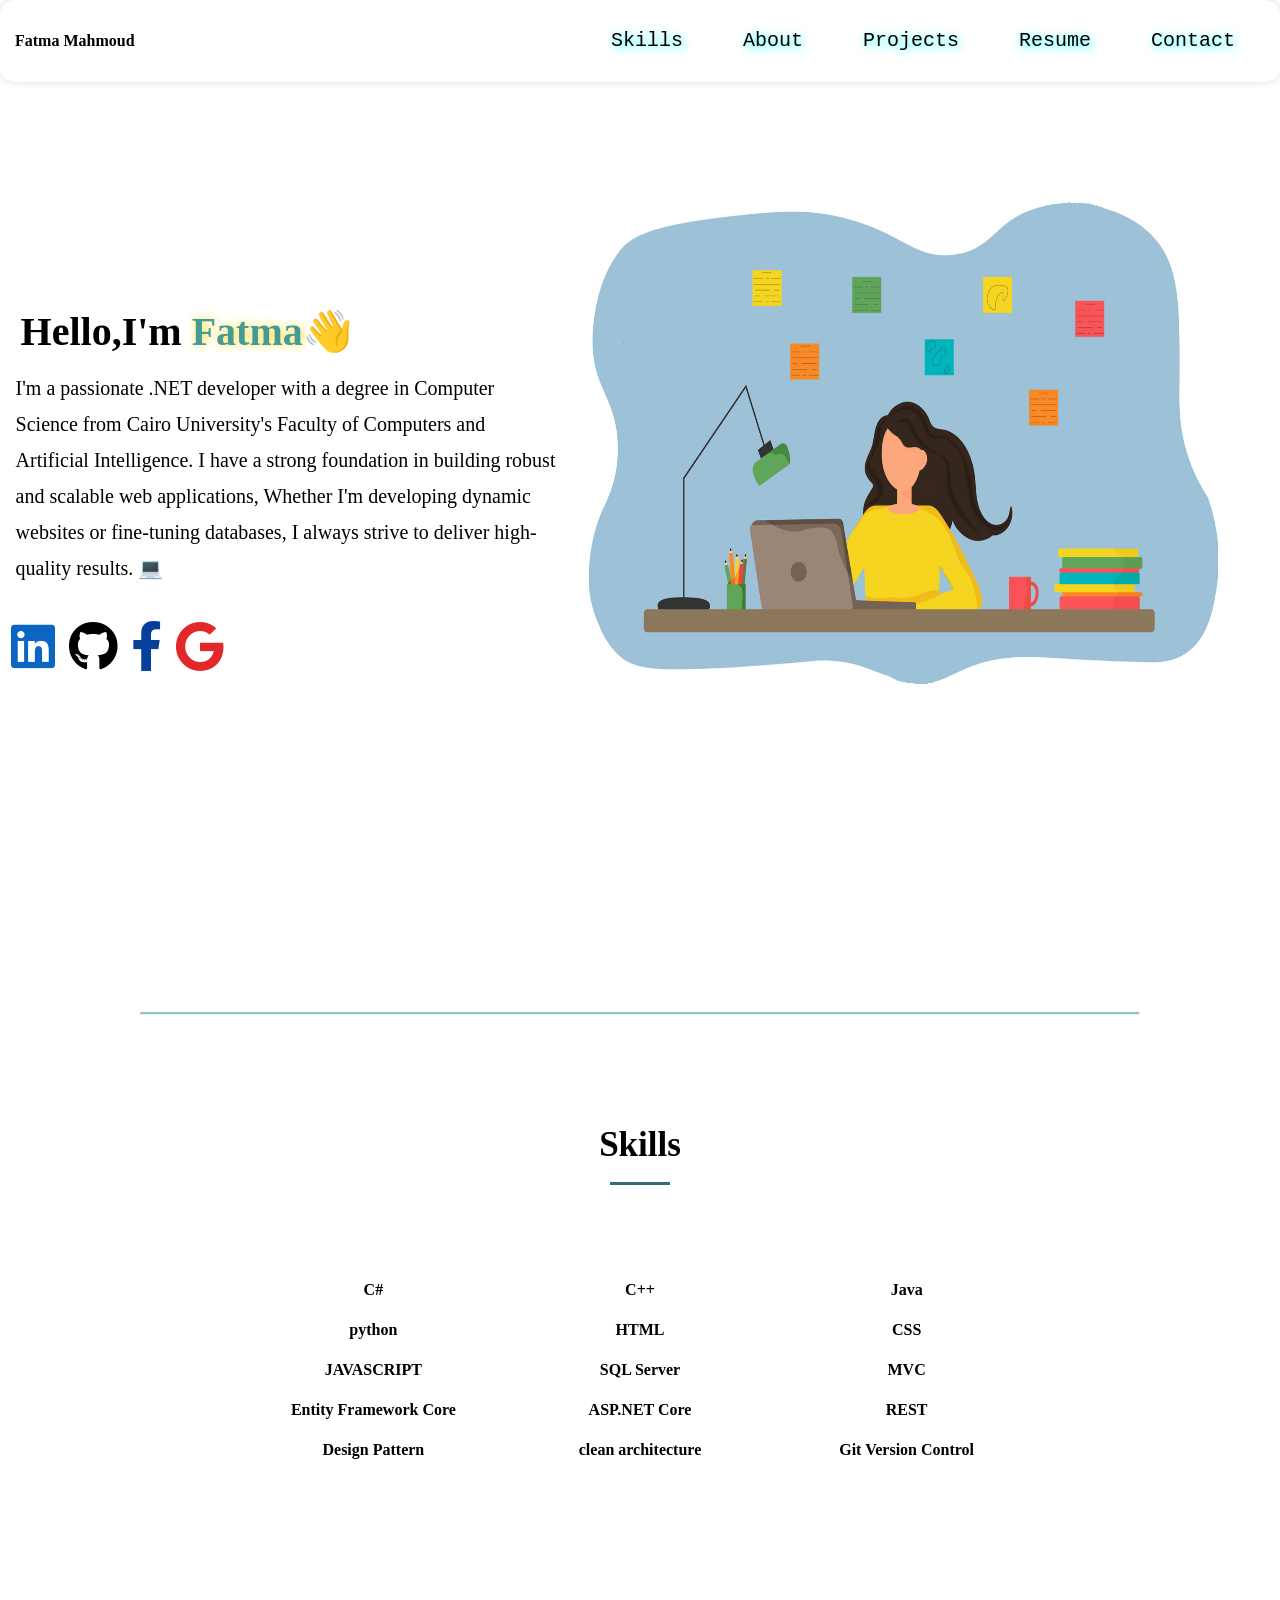
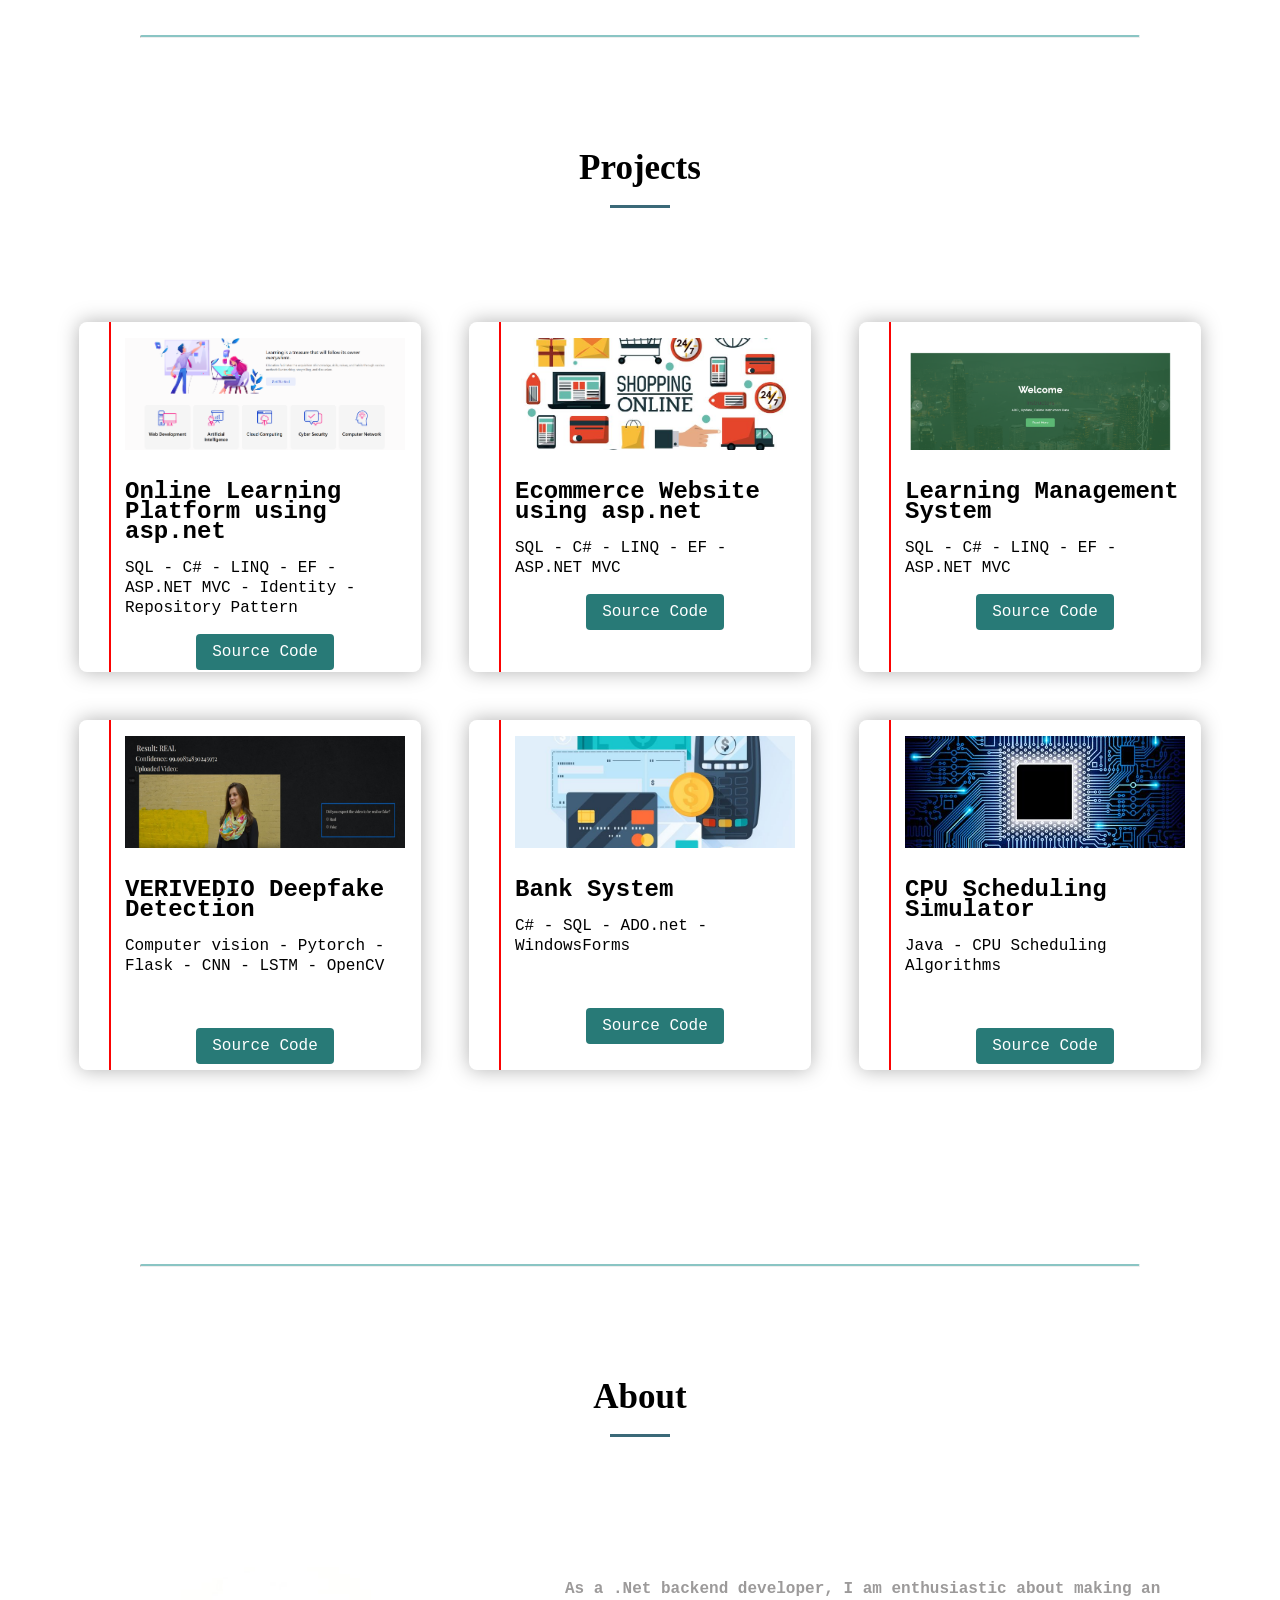
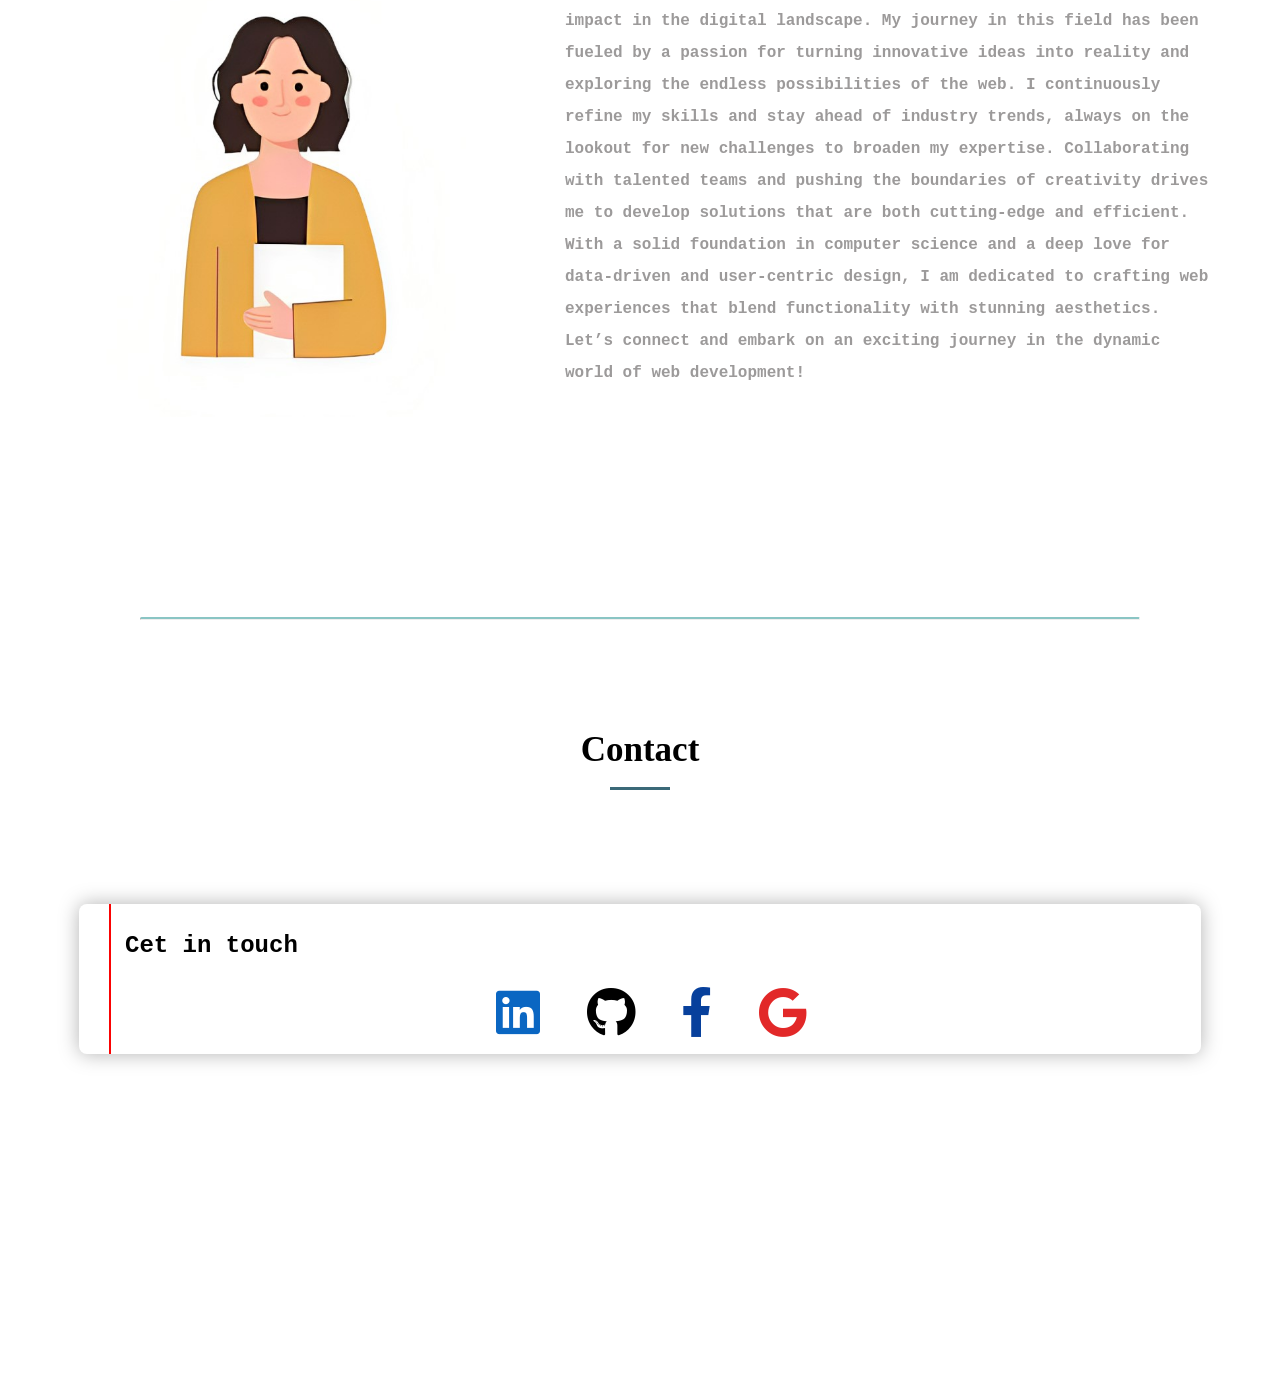
==== commit 31e4799c: "update" ====
--- a/index.html
+++ b/index.html
@@ -100,7 +100,7 @@
     <div class="main" id="skills">
         <div class="section-title"><h1>Skills</h1></div>
  
-          <div class="skills">  
+          <ul class="skills">  
             <li>
               <h3>C#</h3>
               <!-- <span class="bar"><span class="csharp"></span></span> -->
@@ -163,7 +163,7 @@
             <li>
               <h3>Git Version Control</h3>
             </li>
-          </div>
+          </>
                
 
      </div>
--- a/css/style.css
+++ b/css/style.css
@@ -341,7 +341,8 @@
 
 
 /* skills ****************************************************************************/
-#skills .skills {
+
+ #skills .skills {
     display: flex;
     flex-wrap: wrap;
     justify-content: center; 
@@ -414,7 +415,7 @@
 	font-family: 'Clicker Script',cursive;
   font-size: medium;
 }
-/* 
+
 .bar{
 	background-color: #353b48;
 	display: block;
@@ -607,7 +608,8 @@
 	100%{
 		width: 70%;
 	}
-}  */
+} */
+
 
 
 
